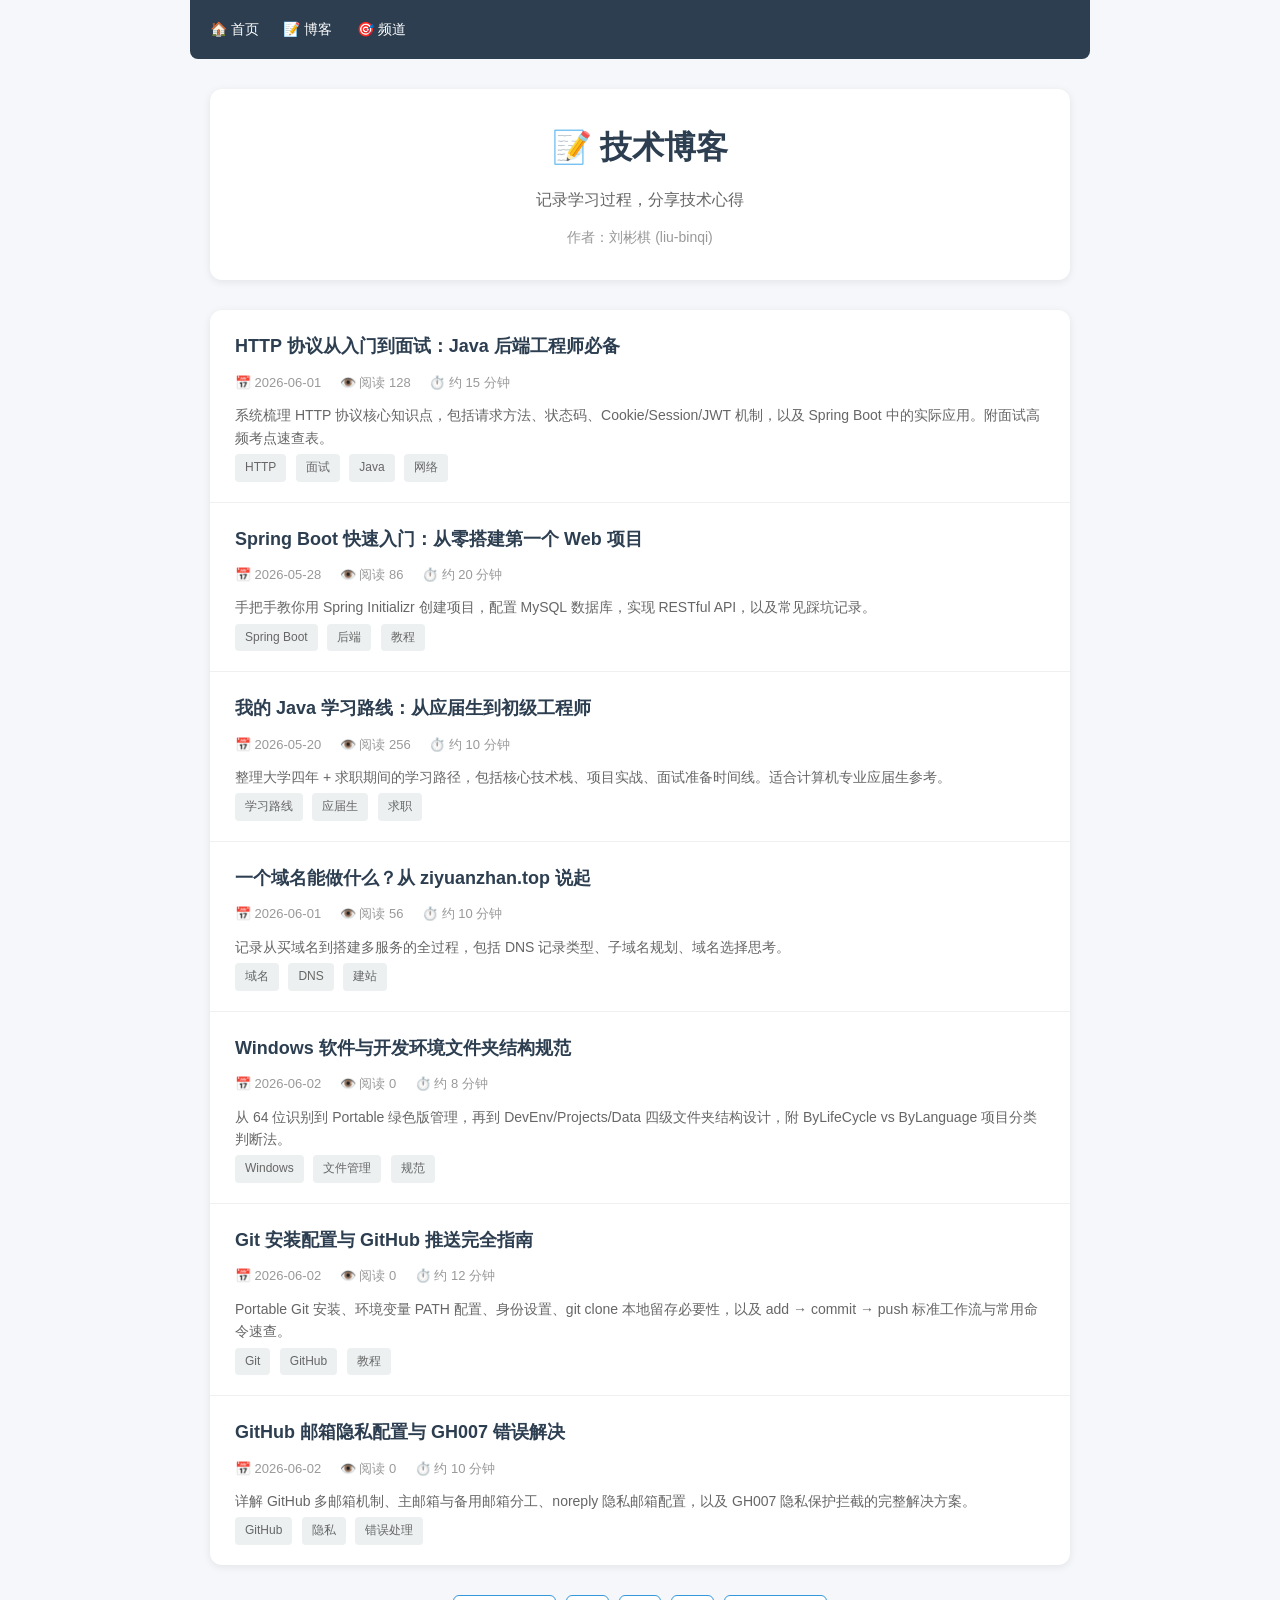
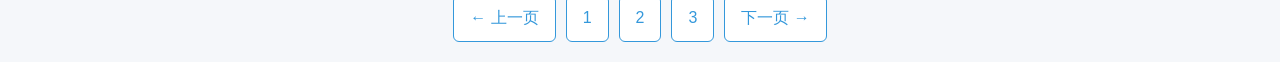
==== blog/index.html @ 5a4658fe "Update index.html" ====
<!DOCTYPE html>
<html lang="zh-CN">
<head>
    <meta charset="UTF-8">
    <meta name="viewport" content="width=device-width, initial-scale=1.0">
    <title>技术博客 - 刘彬棋</title>
    <style>
        * { margin: 0; padding: 0; box-sizing: border-box; }
        body { 
            font-family: -apple-system, BlinkMacSystemFont, "Segoe UI", Roboto, sans-serif;
            max-width: 900px; 
            margin: 0 auto; 
            padding: 20px;
            line-height: 1.8;
            color: #333;
            background: #f5f7fa;
        }
        .nav {
            background: #2c3e50;
            padding: 15px 20px;
            margin: -20px -20px 30px;
            border-radius: 0 0 8px 8px;
        }
        .nav a { 
            color: white; 
            text-decoration: none; 
            margin-right: 20px;
            font-size: 14px;
        }
        .nav a:hover { text-decoration: underline; }

        .header {
            text-align: center;
            padding: 30px;
            background: white;
            border-radius: 12px;
            margin-bottom: 30px;
            box-shadow: 0 2px 8px rgba(0,0,0,0.08);
        }
        .header h1 { color: #2c3e50; margin-bottom: 10px; }
        .header p { color: #666; }

        .article-list {
            background: white;
            border-radius: 12px;
            overflow: hidden;
            box-shadow: 0 2px 8px rgba(0,0,0,0.08);
        }
        .article-item {
            padding: 20px 25px;
            border-bottom: 1px solid #f0f0f0;
            transition: background 0.2s;
        }
        .article-item:hover { background: #f8f9fa; }
        .article-item:last-child { border-bottom: none; }

        .article-title {
            font-size: 18px;
            font-weight: 600;
            color: #2c3e50;
            margin-bottom: 8px;
            text-decoration: none;
            display: block;
        }
        .article-title:hover { color: #3498db; }

        .article-meta {
            font-size: 13px;
            color: #999;
            margin-bottom: 10px;
        }
        .article-meta span { margin-right: 15px; }

        .article-summary {
            color: #666;
            font-size: 14px;
            line-height: 1.6;
        }

        .tag {
            display: inline-block;
            background: #ecf0f1;
            padding: 3px 10px;
            margin: 5px 5px 0 0;
            border-radius: 4px;
            font-size: 12px;
            color: #666;
        }

        .pager {
            display: flex;
            justify-content: center;
            gap: 10px;
            margin-top: 30px;
        }
        .pager a {
            padding: 8px 16px;
            background: white;
            color: #3498db;
            text-decoration: none;
            border-radius: 6px;
            border: 1px solid #3498db;
        }
        .pager a:hover { background: #3498db; color: white; }
    </style>
<base target="_blank">
</head>
<body>
    <div class="nav">
        <a href="../index.html">🏠 首页</a>
        <a href="index.html">📝 博客</a>
        <a href="../channels.html">🎯 频道</a>
    </div>

    <div class="header">
        <h1>📝 技术博客</h1>
        <p>记录学习过程，分享技术心得</p>
        <p style="margin-top:10px; font-size:14px; color:#999;">作者：刘彬棋 (liu-binqi)</p>
    </div>

    <div class="article-list">
        <!-- 文章 1：HTTP协议 -->
        <div class="article-item">
            <a href="01-http协议.html" class="article-title">HTTP 协议从入门到面试：Java 后端工程师必备</a>
            <div class="article-meta">
                <span>📅 2026-06-01</span>
                <span>👁️ 阅读 128</span>
                <span>⏱️ 约 15 分钟</span>
            </div>
            <div class="article-summary">
                系统梳理 HTTP 协议核心知识点，包括请求方法、状态码、Cookie/Session/JWT 机制，以及 Spring Boot 中的实际应用。附面试高频考点速查表。
            </div>
            <div>
                <span class="tag">HTTP</span>
                <span class="tag">面试</span>
                <span class="tag">Java</span>
                <span class="tag">网络</span>
            </div>
        </div>

        <!-- 文章 2：Spring Boot（占位） -->
        <div class="article-item">
            <a href="#" class="article-title">Spring Boot 快速入门：从零搭建第一个 Web 项目</a>
            <div class="article-meta">
                <span>📅 2026-05-28</span>
                <span>👁️ 阅读 86</span>
                <span>⏱️ 约 20 分钟</span>
            </div>
            <div class="article-summary">
                手把手教你用 Spring Initializr 创建项目，配置 MySQL 数据库，实现 RESTful API，以及常见踩坑记录。
            </div>
            <div>
                <span class="tag">Spring Boot</span>
                <span class="tag">后端</span>
                <span class="tag">教程</span>
            </div>
        </div>

        <!-- 文章 3：Java学习路线（占位） -->
        <div class="article-item">
            <a href="#" class="article-title">我的 Java 学习路线：从应届生到初级工程师</a>
            <div class="article-meta">
                <span>📅 2026-05-20</span>
                <span>👁️ 阅读 256</span>
                <span>⏱️ 约 10 分钟</span>
            </div>
            <div class="article-summary">
                整理大学四年 + 求职期间的学习路径，包括核心技术栈、项目实战、面试准备时间线。适合计算机专业应届生参考。
            </div>
            <div>
                <span class="tag">学习路线</span>
                <span class="tag">应届生</span>
                <span class="tag">求职</span>
            </div>
        </div>

        <!-- 文章 4：域名 -->
        <div class="article-item">
            <a href="02-域名能做什么.html" class="article-title">一个域名能做什么？从 ziyuanzhan.top 说起</a>
            <div class="article-meta">
                <span>📅 2026-06-01</span>
                <span>👁️ 阅读 56</span>
                <span>⏱️ 约 10 分钟</span>
            </div>
            <div class="article-summary">
                记录从买域名到搭建多服务的全过程，包括 DNS 记录类型、子域名规划、域名选择思考。
            </div>
            <div>
                <span class="tag">域名</span>
                <span class="tag">DNS</span>
                <span class="tag">建站</span>
            </div>
        </div>

        <!-- 文章 5：Windows文件夹结构（新增） -->
        <div class="article-item">
            <a href="03-Windows软件环境规范.html" class="article-title">Windows 软件与开发环境文件夹结构规范</a>
            <div class="article-meta">
                <span>📅 2026-06-02</span>
                <span>👁️ 阅读 0</span>
                <span>⏱️ 约 8 分钟</span>
            </div>
            <div class="article-summary">
                从 64 位识别到 Portable 绿色版管理，再到 DevEnv/Projects/Data 四级文件夹结构设计，附 ByLifeCycle vs ByLanguage 项目分类判断法。
            </div>
            <div>
                <span class="tag">Windows</span>
                <span class="tag">文件管理</span>
                <span class="tag">规范</span>
            </div>
        </div>

        <!-- 文章 6：Git安装与推送（新增） -->
        <div class="article-item">
            <a href="04-Git安装与GitHub推送.html" class="article-title">Git 安装配置与 GitHub 推送完全指南</a>
            <div class="article-meta">
                <span>📅 2026-06-02</span>
                <span>👁️ 阅读 0</span>
                <span>⏱️ 约 12 分钟</span>
            </div>
            <div class="article-summary">
                Portable Git 安装、环境变量 PATH 配置、身份设置、git clone 本地留存必要性，以及 add → commit → push 标准工作流与常用命令速查。
            </div>
            <div>
                <span class="tag">Git</span>
                <span class="tag">GitHub</span>
                <span class="tag">教程</span>
            </div>
        </div>

        <!-- 文章 7：GitHub邮箱隐私（新增） -->
        <div class="article-item">
            <a href="05-GitHub邮箱隐私与GH007.html" class="article-title">GitHub 邮箱隐私配置与 GH007 错误解决</a>
            <div class="article-meta">
                <span>📅 2026-06-02</span>
                <span>👁️ 阅读 0</span>
                <span>⏱️ 约 10 分钟</span>
            </div>
            <div class="article-summary">
                详解 GitHub 多邮箱机制、主邮箱与备用邮箱分工、noreply 隐私邮箱配置，以及 GH007 隐私保护拦截的完整解决方案。
            </div>
            <div>
                <span class="tag">GitHub</span>
                <span class="tag">隐私</span>
                <span class="tag">错误处理</span>
            </div>
        </div>
    </div>

    <div class="pager">
        <a href="#">← 上一页</a>
        <a href="#">1</a>
        <a href="#">2</a>
        <a href="#">3</a>
        <a href="#">下一页 →</a>
    </div>
</body>
</html>
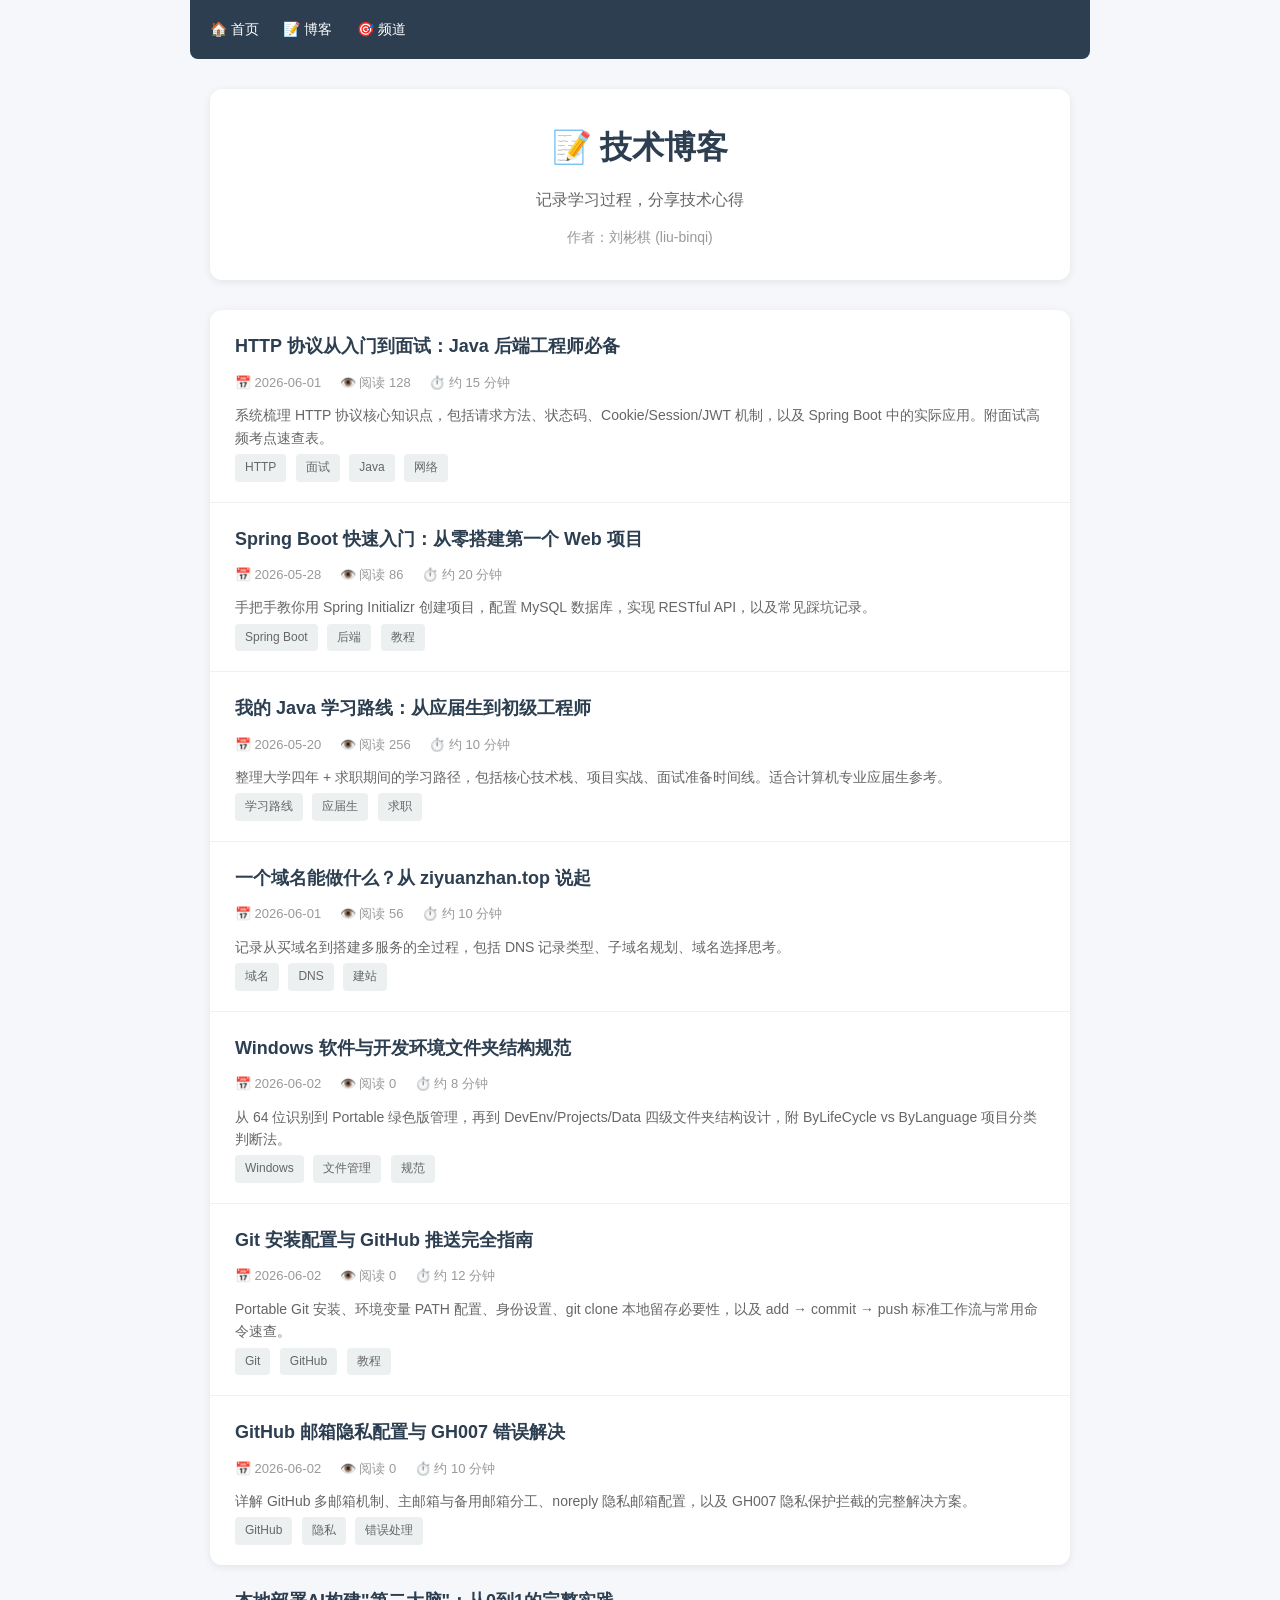
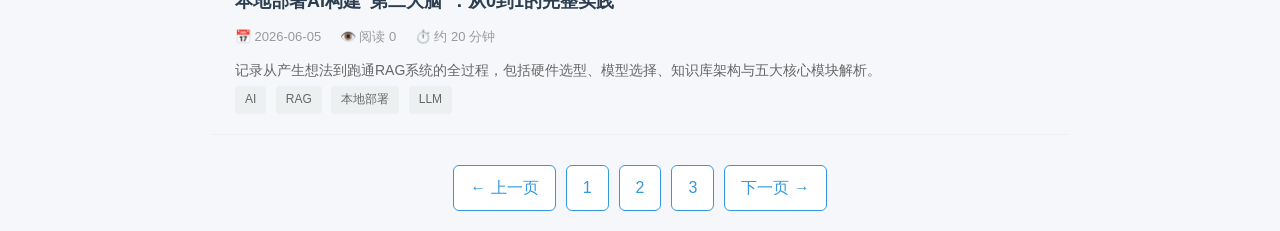
==== commit c0bf7ddd: "Update index.html" ====
--- a/blog/index.html
+++ b/blog/index.html
@@ -247,6 +247,25 @@
         </div>
     </div>
 
+    <!-- 文章 8：本地部署AI构建第二大脑 -->
+<div class="article-item">
+    <a href="07-本地部署AI构建第二大脑.html" class="article-title">本地部署AI构建"第二大脑"：从0到1的完整实践</a>
+    <div class="article-meta">
+        <span>📅 2026-06-05</span>
+        <span>👁️ 阅读 0</span>
+        <span>⏱️ 约 20 分钟</span>
+    </div>
+    <div class="article-summary">
+        记录从产生想法到跑通RAG系统的全过程，包括硬件选型、模型选择、知识库架构与五大核心模块解析。
+    </div>
+    <div>
+        <span class="tag">AI</span>
+        <span class="tag">RAG</span>
+        <span class="tag">本地部署</span>
+        <span class="tag">LLM</span>
+    </div>
+</div>
+
     <div class="pager">
         <a href="#">← 上一页</a>
         <a href="#">1</a>
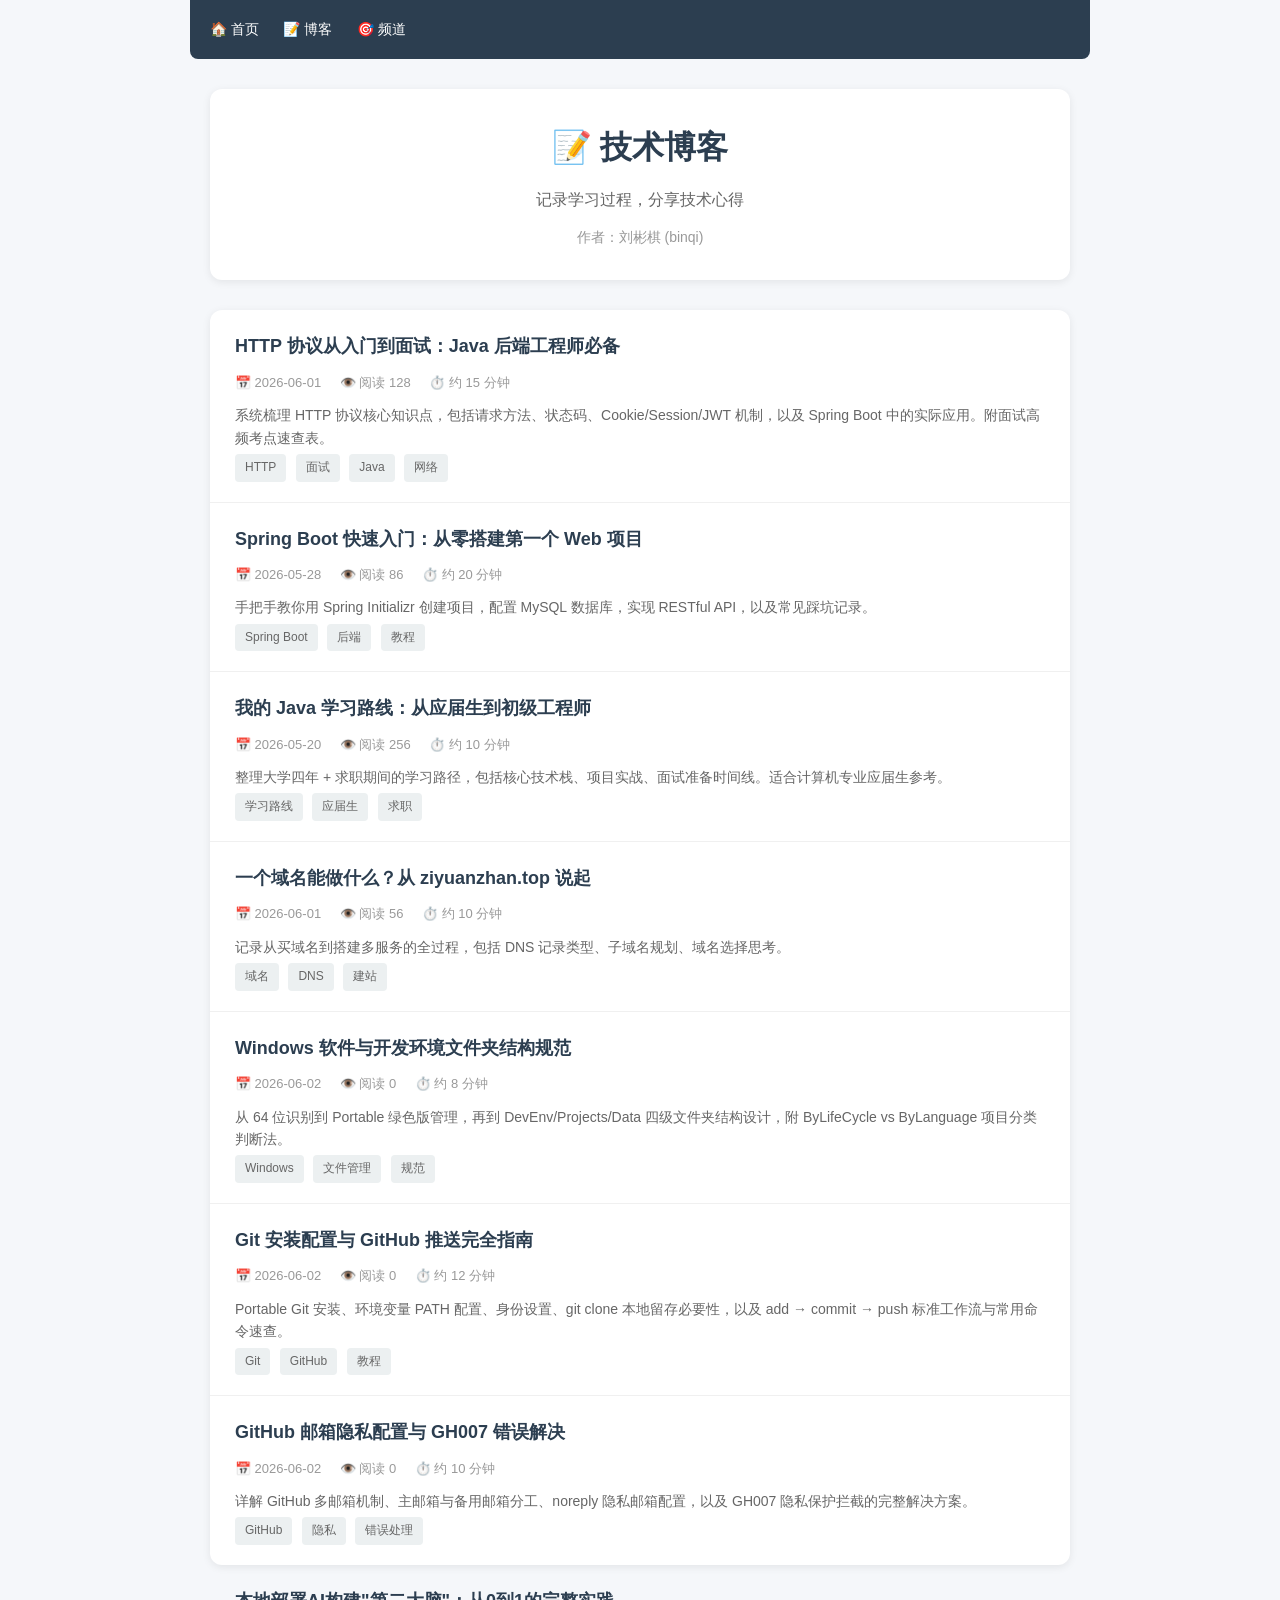
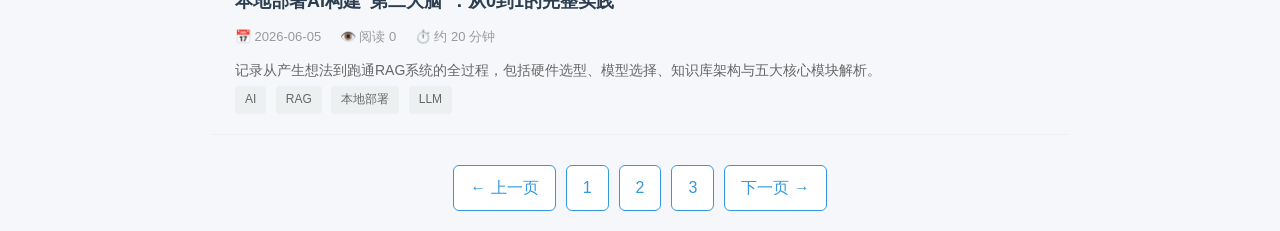
==== commit 49f426bf: "change name" ====
--- a/blog/index.html
+++ b/blog/index.html
@@ -3,7 +3,7 @@
 <head>
     <meta charset="UTF-8">
     <meta name="viewport" content="width=device-width, initial-scale=1.0">
-    <title>技术博客 - 刘彬棋</title>
+    <title>技术博客 - binqi</title>
     <style>
         * { margin: 0; padding: 0; box-sizing: border-box; }
         body { 
@@ -115,7 +115,7 @@
     <div class="header">
         <h1>📝 技术博客</h1>
         <p>记录学习过程，分享技术心得</p>
-        <p style="margin-top:10px; font-size:14px; color:#999;">作者：刘彬棋 (liu-binqi)</p>
+        <p style="margin-top:10px; font-size:14px; color:#999;">作者：刘彬棋 (binqi)</p>
     </div>
 
     <div class="article-list">
@@ -247,24 +247,25 @@
         </div>
     </div>
 
-    <!-- 文章 8：本地部署AI构建第二大脑 -->
-<div class="article-item">
-    <a href="07-本地部署AI构建第二大脑.html" class="article-title">本地部署AI构建"第二大脑"：从0到1的完整实践</a>
-    <div class="article-meta">
-        <span>📅 2026-06-05</span>
-        <span>👁️ 阅读 0</span>
-        <span>⏱️ 约 20 分钟</span>
-    </div>
-    <div class="article-summary">
-        记录从产生想法到跑通RAG系统的全过程，包括硬件选型、模型选择、知识库架构与五大核心模块解析。
-    </div>
-    <div>
-        <span class="tag">AI</span>
-        <span class="tag">RAG</span>
-        <span class="tag">本地部署</span>
-        <span class="tag">LLM</span>
-    </div>
-</div>
+      <!-- 文章 8：本地部署AI构建第二大脑（新增） -->
+        <div class="article-item">
+            <a href="07-本地部署AI构建第二大脑.html" class="article-title">本地部署AI构建"第二大脑"：从0到1的完整实践</a>
+            <div class="article-meta">
+                <span>📅 2026-06-05</span>
+                <span>👁️ 阅读 0</span>
+                <span>⏱️ 约 20 分钟</span>
+            </div>
+            <div class="article-summary">
+                记录从产生想法到跑通RAG系统的全过程，包括硬件选型、模型选择、知识库架构与五大核心模块解析。
+            </div>
+            <div>
+                <span class="tag">AI</span>
+                <span class="tag">RAG</span>
+                <span class="tag">本地部署</span>
+                <span class="tag">LLM</span>
+            </div>
+        </div>
+    </div>
 
     <div class="pager">
         <a href="#">← 上一页</a>
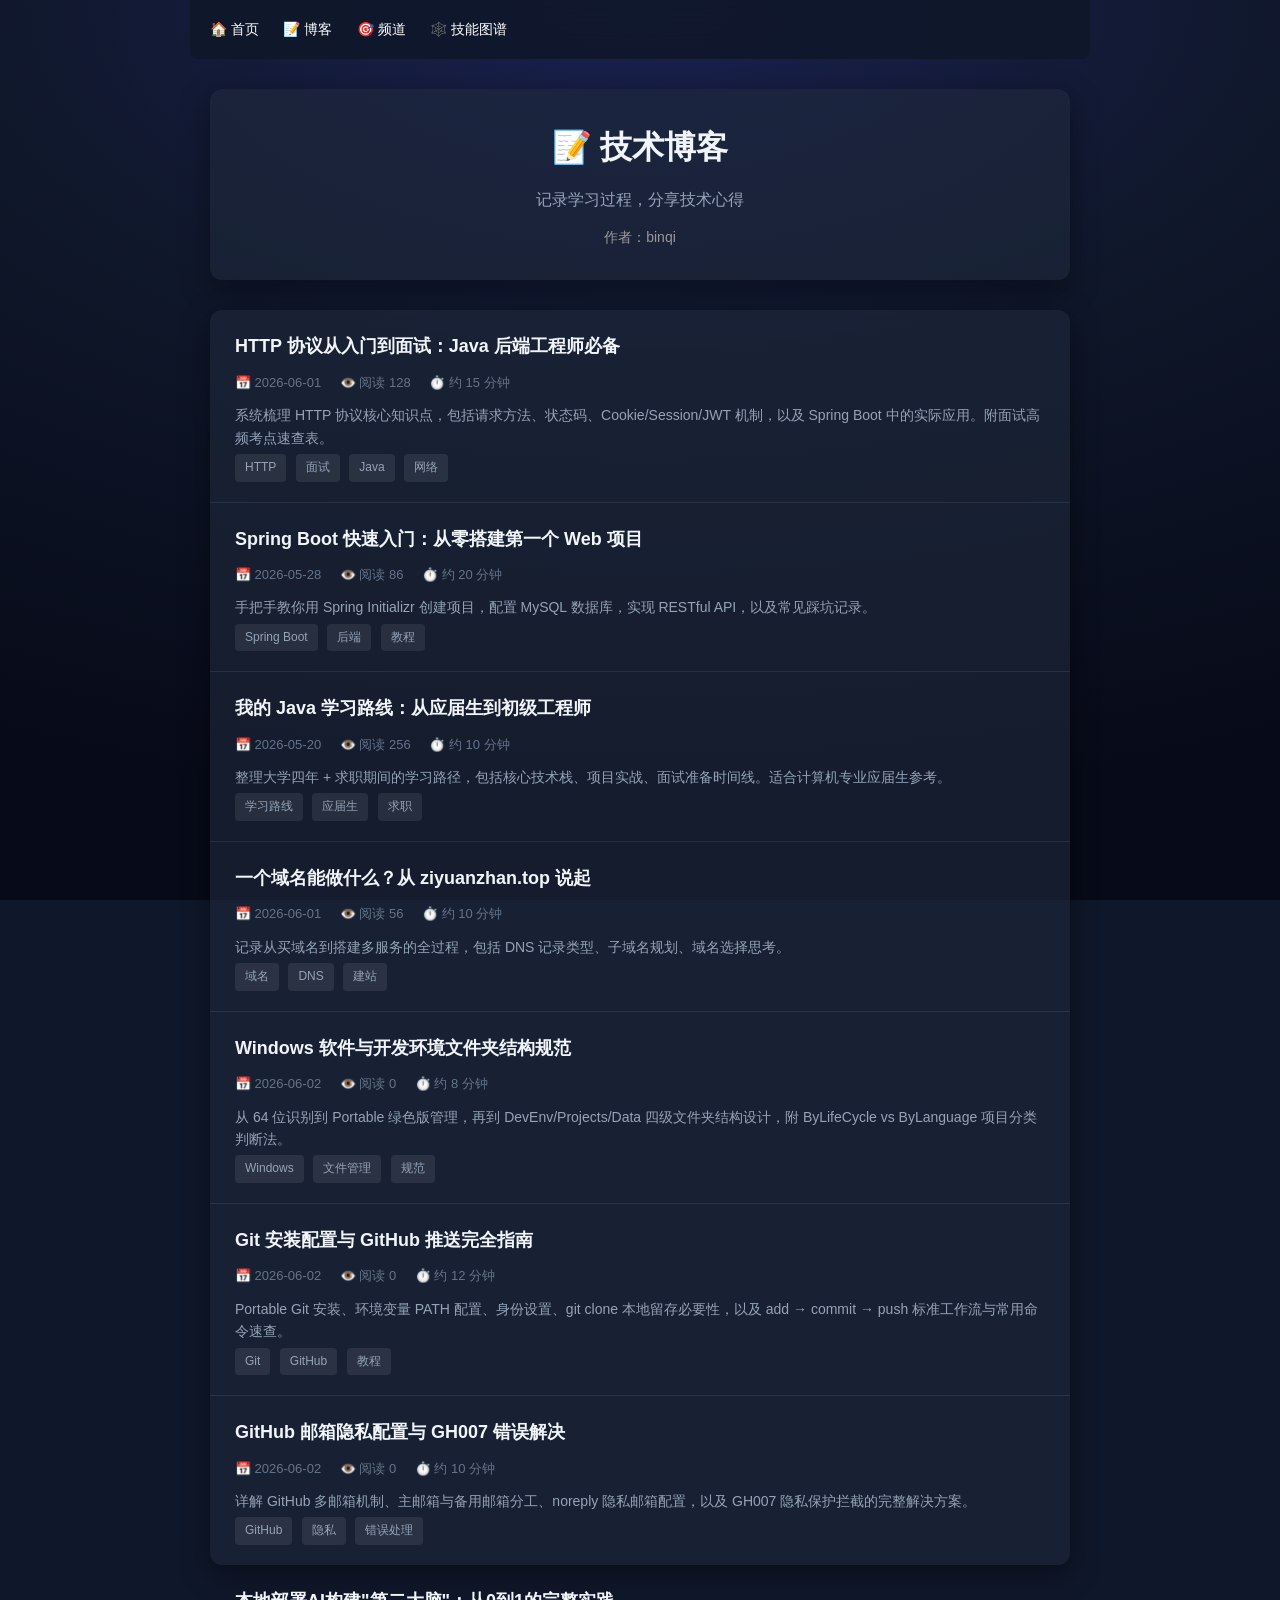
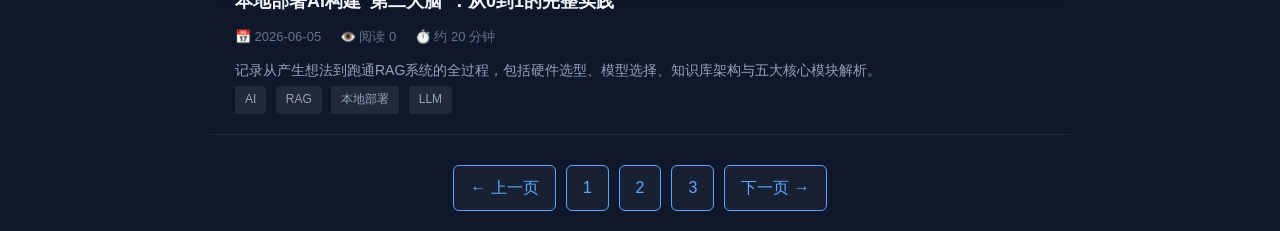
==== commit 6abc1baa: "科技风" ====
--- a/blog/index.html
+++ b/blog/index.html
@@ -12,11 +12,11 @@
             margin: 0 auto; 
             padding: 20px;
             line-height: 1.8;
-            color: #333;
-            background: #f5f7fa;
+            color: #e2e8f0;
+            background: #0f172a;
         }
         .nav {
-            background: #2c3e50;
+            background: rgba(15,23,42,0.88); backdrop-filter: blur(12px);
             padding: 15px 20px;
             margin: -20px -20px 30px;
             border-radius: 0 0 8px 8px;
@@ -32,59 +32,59 @@
         .header {
             text-align: center;
             padding: 30px;
-            background: white;
+            background: rgba(30,41,59,0.6);
             border-radius: 12px;
             margin-bottom: 30px;
-            box-shadow: 0 2px 8px rgba(0,0,0,0.08);
-        }
-        .header h1 { color: #2c3e50; margin-bottom: 10px; }
-        .header p { color: #666; }
+            box-shadow: 0 8px 30px rgba(0,0,0,0.4);
+        }
+        .header h1 { color: #f1f5f9; margin-bottom: 10px; }
+        .header p { color: #94a3b8; }
 
         .article-list {
-            background: white;
+            background: rgba(30,41,59,0.6);
             border-radius: 12px;
             overflow: hidden;
-            box-shadow: 0 2px 8px rgba(0,0,0,0.08);
+            box-shadow: 0 8px 30px rgba(0,0,0,0.4);
         }
         .article-item {
             padding: 20px 25px;
-            border-bottom: 1px solid #f0f0f0;
+            border-bottom: 1px solid rgba(255,255,255,0.08);
             transition: background 0.2s;
         }
-        .article-item:hover { background: #f8f9fa; }
+        .article-item:hover { background: rgba(15,23,42,0.5); }
         .article-item:last-child { border-bottom: none; }
 
         .article-title {
             font-size: 18px;
             font-weight: 600;
-            color: #2c3e50;
+            color: #f1f5f9;
             margin-bottom: 8px;
             text-decoration: none;
             display: block;
         }
-        .article-title:hover { color: #3498db; }
+        .article-title:hover { color: #60a5fa; }
 
         .article-meta {
             font-size: 13px;
-            color: #999;
+            color: #64748b;
             margin-bottom: 10px;
         }
         .article-meta span { margin-right: 15px; }
 
         .article-summary {
-            color: #666;
+            color: #94a3b8;
             font-size: 14px;
             line-height: 1.6;
         }
 
         .tag {
             display: inline-block;
-            background: #ecf0f1;
+            background: rgba(255,255,255,0.08);
             padding: 3px 10px;
             margin: 5px 5px 0 0;
             border-radius: 4px;
             font-size: 12px;
-            color: #666;
+            color: #94a3b8;
         }
 
         .pager {
@@ -95,14 +95,22 @@
         }
         .pager a {
             padding: 8px 16px;
-            background: white;
-            color: #3498db;
+            background: rgba(30,41,59,0.6);
+            color: #60a5fa;
             text-decoration: none;
             border-radius: 6px;
-            border: 1px solid #3498db;
-        }
-        .pager a:hover { background: #3498db; color: white; }
-    </style>
+            border: 1px solid #60a5fa;
+        }
+        .pager a:hover { background: #60a5fa; color: white; }
+
+    /* ===== 科技风统一增强 ===== */
+    body {
+        background-image: radial-gradient(ellipse 120% 90% at 50% 0%, #1a2150 0%, #0f172a 45%, #070a18 100%) !important;
+        background-attachment: fixed;
+        color: #e2e8f0 !important;
+    }
+    .nav a:hover, .article-title:hover, .toc a:hover, .back-to-list:hover, .pager a:hover { color: #93c5fd !important; }
+</style>
 <base target="_blank">
 </head>
 <body>
@@ -110,12 +118,13 @@
         <a href="../index.html">🏠 首页</a>
         <a href="index.html">📝 博客</a>
         <a href="../channels.html">🎯 频道</a>
+            <a href="../skills.html">🕸️ 技能图谱</a>
     </div>
 
     <div class="header">
         <h1>📝 技术博客</h1>
         <p>记录学习过程，分享技术心得</p>
-        <p style="margin-top:10px; font-size:14px; color:#999;">作者：刘彬棋 (binqi)</p>
+        <p style="margin-top:10px; font-size:14px; color:#999;">作者：binqi</p>
     </div>
 
     <div class="article-list">
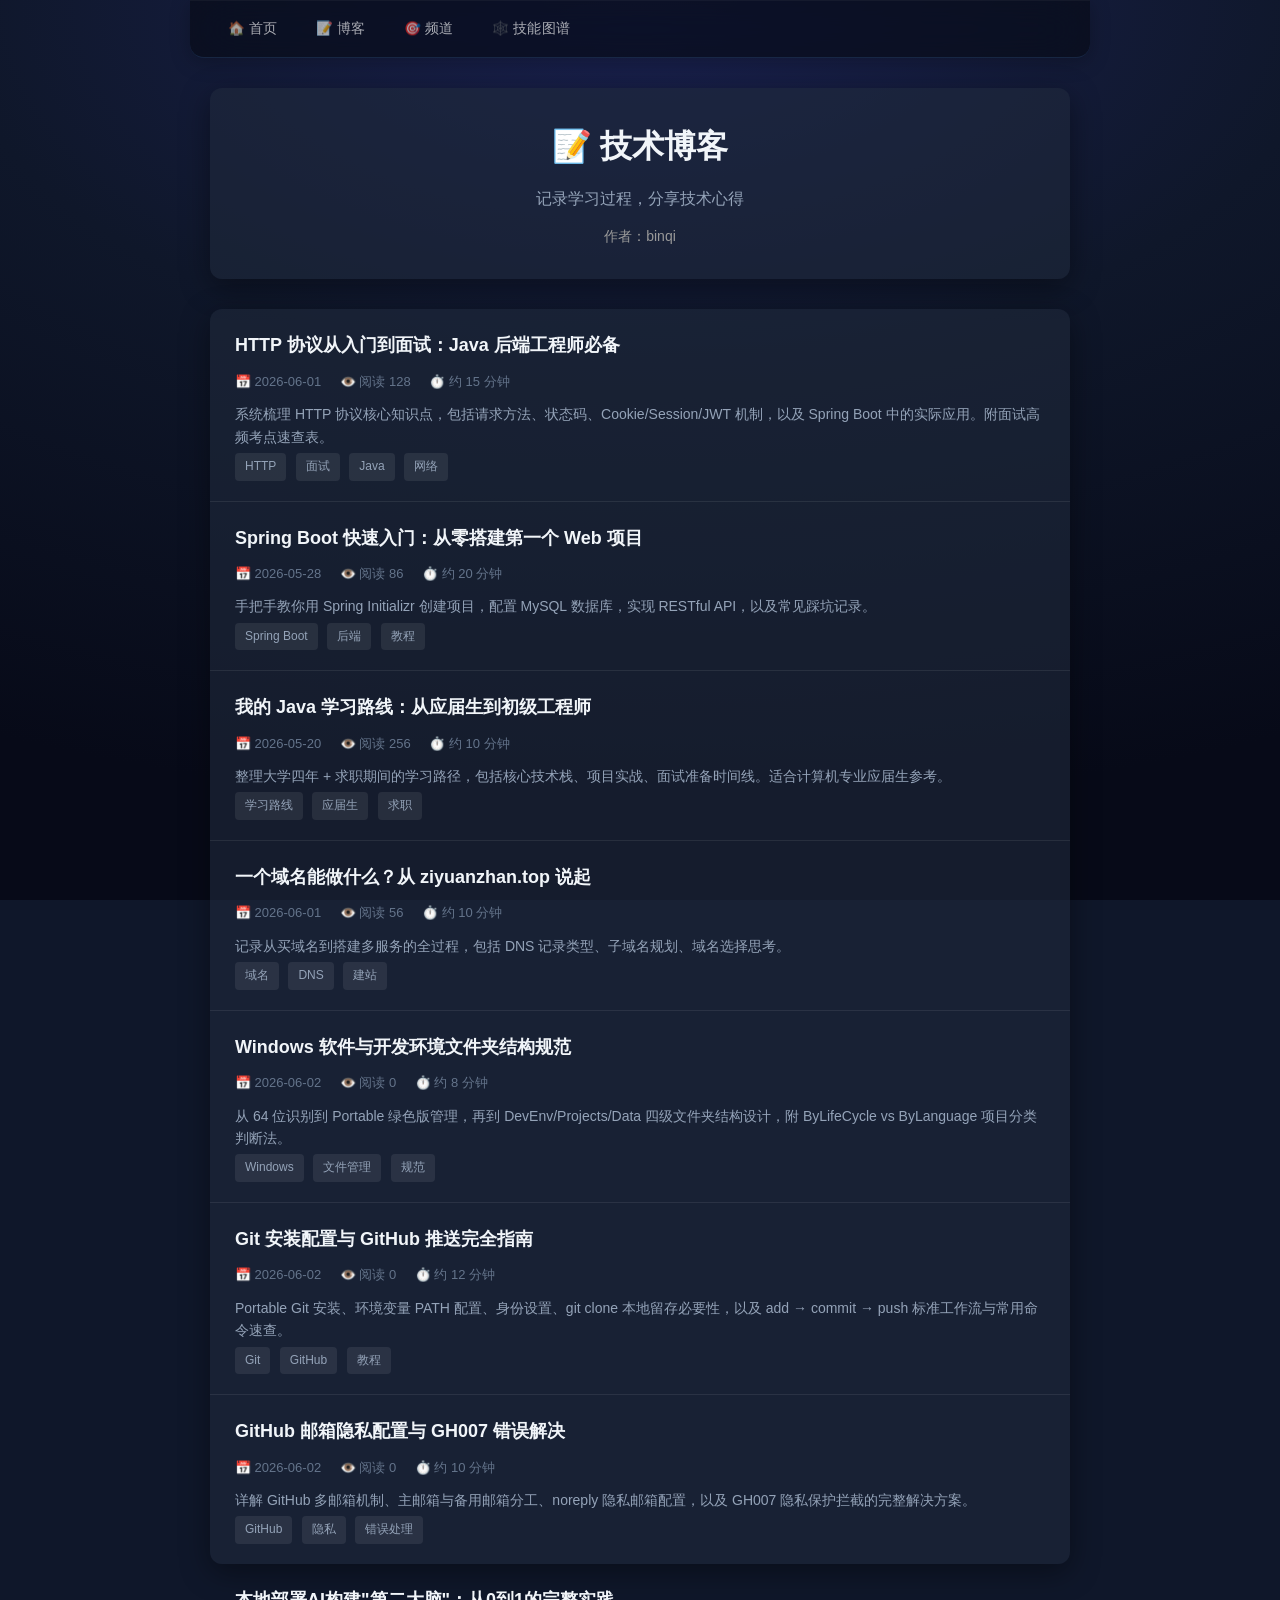
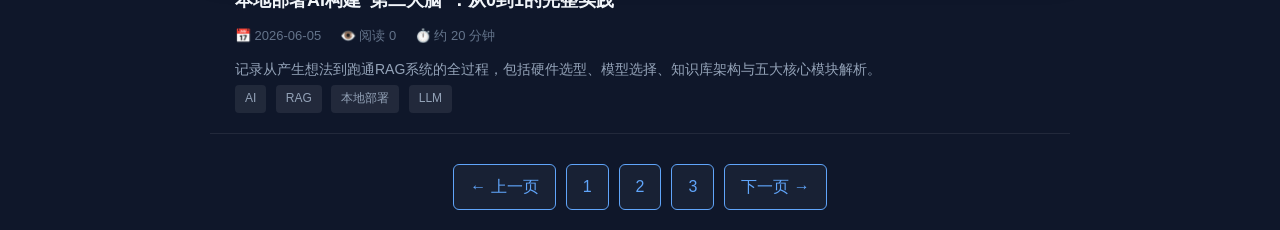
==== commit d84c8ed3: "科技风" ====
--- a/blog/index.html
+++ b/blog/index.html
@@ -15,17 +15,33 @@
             color: #e2e8f0;
             background: #0f172a;
         }
+        /* ===== 导航栏（科技风统一） ===== */
         .nav {
-            background: rgba(15,23,42,0.88); backdrop-filter: blur(12px);
-            padding: 15px 20px;
+            background: rgba(10,14,26,0.78);
+            backdrop-filter: blur(24px) saturate(1.4);
+            -webkit-backdrop-filter: blur(24px) saturate(1.4);
+            padding: 14px 24px;
             margin: -20px -20px 30px;
-            border-radius: 0 0 8px 8px;
-        }
-        .nav a { 
-            color: white; 
-            text-decoration: none; 
-            margin-right: 20px;
-            font-size: 14px;
+            border-radius: 0 0 14px 14px;
+            border-bottom: 1px solid rgba(96,165,250,0.15);
+            box-shadow: 0 4px 20px rgba(0,0,0,0.25), inset 0 1px 0 rgba(255,255,255,0.04);
+        }
+        .nav a {
+            position: relative;
+            color: rgba(255,255,255,0.65);
+            text-decoration: none;
+            margin-right: 6px;
+            font-size: 13.5px;
+            font-weight: 500;
+            padding: 6px 14px;
+            border-radius: 8px;
+            transition: all 0.3s cubic-bezier(0.4,0,0.2,1);
+            letter-spacing: 0.2px;
+        }
+        .nav a:hover {
+            color: #fff;
+            background: rgba(96,165,250,0.1);
+            text-shadow: 0 0 12px rgba(96,165,250,0.4);
         }
         .nav a:hover { text-decoration: underline; }
 
